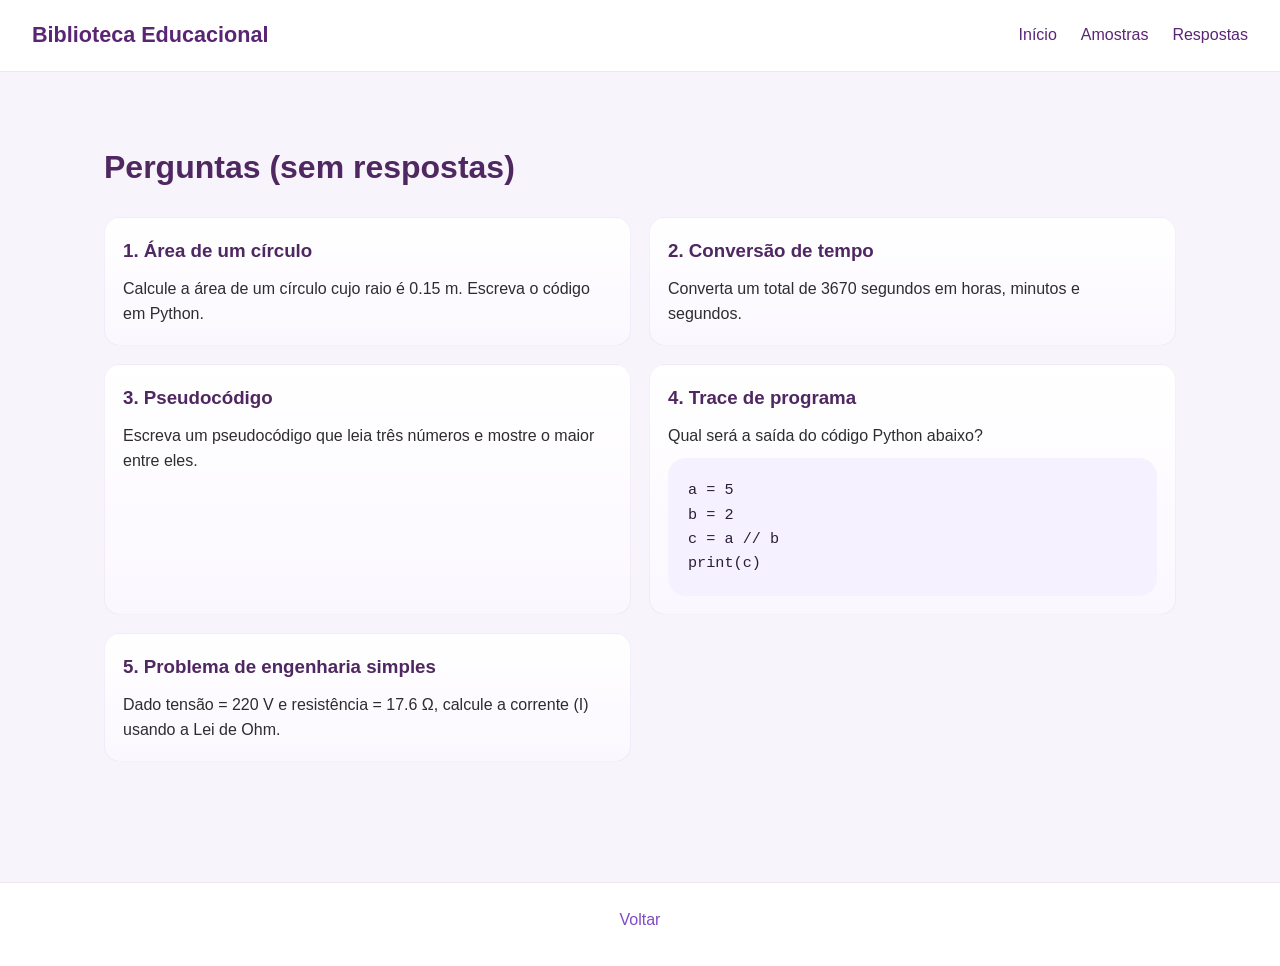
==== questoes.html @ 264e47a9 "Separar perguntas, respostas e atividades em páginas distintas; adicionar resumo" ====
<!DOCTYPE html>
<html lang="pt-BR">
<head>
  <meta charset="utf-8">
  <meta name="viewport" content="width=device-width,initial-scale=1">
  <title>Perguntas — Biblioteca Educacional</title>
  <link rel="stylesheet" href="style.css">
</head>
<body>
  <header>
    <div class="logo">Biblioteca Educacional</div>
    <nav><ul><li><a href="index.html">Início</a></li><li><a href="atividades.html">Amostras</a></li><li><a href="respostas.html">Respostas</a></li></ul></nav>
  </header>
  <main>
    <section class="section-light">
      <h2>Perguntas (sem respostas)</h2>
      <div class="question-grid">
        <article class="question-card">
          <h3>1. Área de um círculo</h3>
          <p>Calcule a área de um círculo cujo raio é 0.15 m. Escreva o código em Python.</p>
        </article>

        <article class="question-card">
          <h3>2. Conversão de tempo</h3>
          <p>Converta um total de 3670 segundos em horas, minutos e segundos.</p>
        </article>

        <article class="question-card">
          <h3>3. Pseudocódigo</h3>
          <p>Escreva um pseudocódigo que leia três números e mostre o maior entre eles.</p>
        </article>

        <article class="question-card">
          <h3>4. Trace de programa</h3>
          <p>Qual será a saída do código Python abaixo?
            <pre><code>a = 5
b = 2
c = a // b
print(c)</code></pre></p>
        </article>

        <article class="question-card">
          <h3>5. Problema de engenharia simples</h3>
          <p>Dado tensão = 220 V e resistência = 17.6 Ω, calcule a corrente (I) usando a Lei de Ohm.</p>
        </article>
      </div>
    </section>
  </main>
  <footer>
    <p><a href="index.html">Voltar</a></p>
  </footer>
</body>
</html>
---- style.css ----
/* Reset */
* {
  margin: 0;
  padding: 0;
  box-sizing: border-box;
}

html {
  scroll-behavior: smooth;
}

body {
  font-family: 'Inter', Arial, sans-serif;
  background: #f7f4fb;
  color: #2d2d2d;
  line-height: 1.6;
}

header {
  position: sticky;
  top: 0;
  z-index: 10;
  display: flex;
  justify-content: space-between;
  align-items: center;
  padding: 18px 32px;
  background: rgba(255, 255, 255, 0.96);
  border-bottom: 1px solid #ece7f1;
}

.logo {
  font-weight: 700;
  font-size: 1.35rem;
  color: #5a2575;
}

nav ul {
  display: flex;
  gap: 24px;
  list-style: none;
}

nav a {
  text-decoration: none;
  color: #5a2575;
  font-weight: 500;
}

nav a:hover {
  color: #8f4bb9;
}

main {
  max-width: 1120px;
  margin: auto;
  padding: 30px 24px 60px;
}

.hero {
  background: linear-gradient(135deg, #f7f0ff 0%, #fff8f0 100%);
  border-radius: 24px;
  padding: 60px 40px;
  margin-bottom: 32px;
  box-shadow: 0 24px 60px rgba(124, 72, 156, 0.08);
}

.hero-grid {
  display: grid;
  grid-template-columns: 1fr 420px;
  gap: 36px;
  align-items: center;
}

.hero-content {
  max-width: 620px;
}

.hero-image-wrapper {
  display: flex;
  justify-content: center;
  align-items: center;
}

.hero-image {
  width: 100%;
  max-width: 420px;
  border-radius: 32px;
  box-shadow: 0 28px 80px rgba(125, 55, 182, 0.18);
}

.icon {
  display: inline-flex;
  align-items: center;
  justify-content: center;
  min-width: 38px;
  min-height: 38px;
  margin-right: 12px;
  border-radius: 12px;
  background: rgba(127, 74, 198, 0.12);
  color: #6d2e93;
}

.feature-card h3,
.resource-card h3 {
  display: flex;
  align-items: center;
}

.badge {
  display: inline-block;
  margin-bottom: 18px;
  padding: 8px 14px;
  border-radius: 999px;
  background: #f1e4ff;
  color: #6e2f86;
  font-size: 0.9rem;
  font-weight: 700;
}

.hero h1 {
  margin-bottom: 22px;
  font-size: clamp(2rem, 4vw, 3.4rem);
  line-height: 1.05;
  color: #4f2761;
}

.hero p {
  max-width: 700px;
  margin-bottom: 28px;
  font-size: 1rem;
  color: #4f4f5c;
}

.btn {
  display: inline-block;
  padding: 14px 28px;
  background: #7f4ac6;
  color: #fff;
  border-radius: 999px;
  text-decoration: none;
  font-weight: 600;
  transition: transform 0.25s ease, background 0.25s ease;
}

.btn:hover {
  background: #953fe0;
  transform: translateY(-2px);
}

.section-light {
  padding: 40px 0 20px;
}

section {
  margin-bottom: 40px;
}

section h2 {
  margin-bottom: 24px;
  font-size: 2rem;
  color: #4f2761;
}

.card-grid,
.resource-grid {
  display: grid;
  gap: 18px;
  grid-template-columns: repeat(3, minmax(0, 1fr));
}

.resource-grid {
  align-items: stretch;
}

.card {
  background: #ffffff;
  border-radius: 20px;
  padding: 24px;
  border: 1px solid rgba(146, 114, 183, 0.14);
  box-shadow: 0 16px 30px rgba(120, 87, 168, 0.08);
}

.feature-card h3,
.resource-card h3 {
  margin-bottom: 14px;
  color: #5a2575;
}

.feature-card p,
.resource-card p {
  color: #5d5165;
}

.resource-card ul {
  list-style: none;
  padding-left: 0;
}

.resource-card li {
  margin-bottom: 13px;
}

pre {
  background: #f6f1ff;
  border-radius: 18px;
  padding: 20px;
  overflow-x: auto;
  color: #2a1e37;
}

code {
  font-family: 'Source Code Pro', monospace;
  font-size: 0.95rem;
}

.resource-card a {
  color: #7f4ac6;
  text-decoration: none;
  font-weight: 600;
}

.resource-card a {
  color: #7f4ac6;
  text-decoration: none;
  font-weight: 600;
}

.resource-card a:hover {
  color: #9622c9;
  text-decoration: underline;
}

/* Questões */
.question-grid {
  display: grid;
  gap: 18px;
  grid-template-columns: repeat(2, minmax(0, 1fr));
}

.question-card {
  background: linear-gradient(180deg, #ffffff, #fbf7ff);
  border-radius: 16px;
  padding: 18px;
  border: 1px solid rgba(146, 114, 183, 0.09);
}

.question-card h3 {
  margin-bottom: 10px;
  color: #4f2761;
}

.question-card details summary {
  cursor: pointer;
  font-weight: 600;
  color: #6e2f86;
  margin-top: 10px;
}

.question-card pre {
  margin-top: 10px;
}

@media (max-width: 900px) {
  .question-grid { grid-template-columns: 1fr; }
  .hero-grid { grid-template-columns: 1fr; }
}

.link-cards {
  display: flex;
  gap: 12px;
  flex-wrap: wrap;
}

.link-card {
  display: inline-block;
  padding: 12px 18px;
  background: #fff;
  border-radius: 12px;
  border: 1px solid rgba(125,80,180,0.12);
  color: #5a2575;
  text-decoration: none;
  font-weight: 700;
}

.link-card:hover { background: #f6f1ff; }

footer {
  background: #fff;
  border-top: 1px solid #ece7f1;
  padding: 24px 0;
  text-align: center;
}

.footer-content {
  max-width: 760px;
  margin: auto;
}

footer p {
  margin-bottom: 10px;
  color: #605c70;
}

footer a {
  color: #7f4ac6;
  text-decoration: none;
}

footer a:hover {
  text-decoration: underline;
}

@media (max-width: 980px) {
  .card-grid {
    grid-template-columns: 1fr;
  }
}

@media (max-width: 680px) {
  header {
    flex-direction: column;
    gap: 16px;
    padding: 18px 20px;
  }

  nav ul {
    flex-wrap: wrap;
    justify-content: center;
    gap: 16px;
  }

  .hero {
    padding: 40px 24px;
  }

  main {
    padding: 24px 18px 48px;
  }
}
EOF
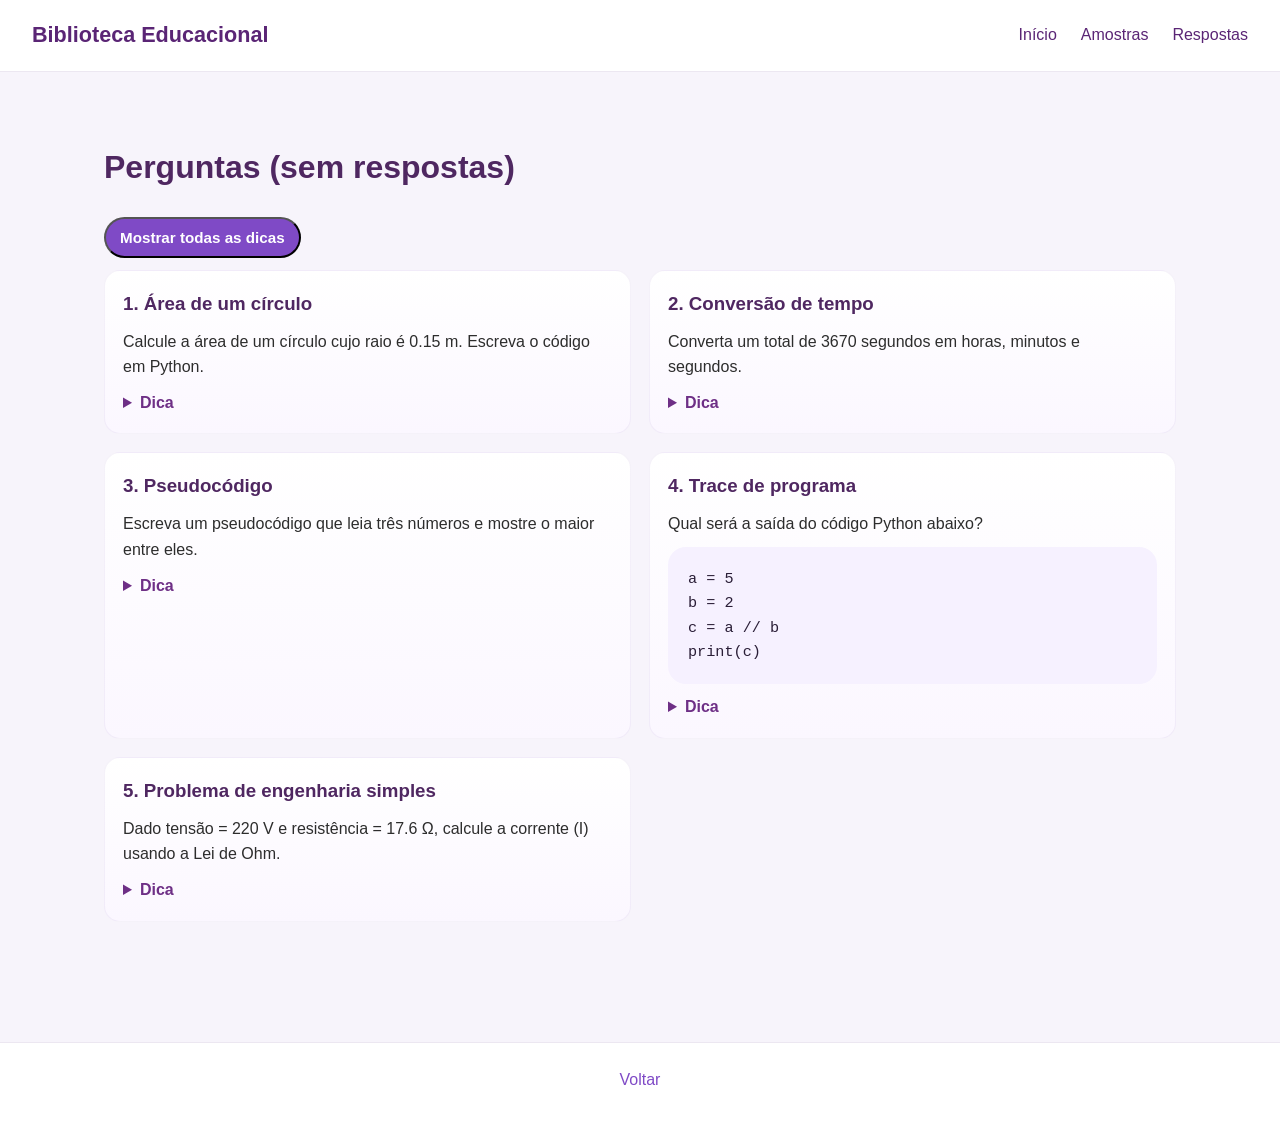
==== commit 822dbbe5: "Adicionar dicas (hints) e botão mostrar/ocultar em questoes.html" ====
--- a/questoes.html
+++ b/questoes.html
@@ -14,20 +14,35 @@
   <main>
     <section class="section-light">
       <h2>Perguntas (sem respostas)</h2>
+      <div class="actions" style="margin-bottom:12px;">
+        <button id="toggle-hints" class="btn">Mostrar todas as dicas</button>
+      </div>
       <div class="question-grid">
         <article class="question-card">
           <h3>1. Área de um círculo</h3>
           <p>Calcule a área de um círculo cujo raio é 0.15 m. Escreva o código em Python.</p>
+          <details class="hint">
+            <summary>Dica</summary>
+            <p>Use a fórmula A = π r² e a biblioteca <code>math</code> para obter π.</p>
+          </details>
         </article>
 
         <article class="question-card">
           <h3>2. Conversão de tempo</h3>
           <p>Converta um total de 3670 segundos em horas, minutos e segundos.</p>
+          <details class="hint">
+            <summary>Dica</summary>
+            <p>Use divisões inteiras e o operador módulo (%).</p>
+          </details>
         </article>
 
         <article class="question-card">
           <h3>3. Pseudocódigo</h3>
           <p>Escreva um pseudocódigo que leia três números e mostre o maior entre eles.</p>
+          <details class="hint">
+            <summary>Dica</summary>
+            <p>Comece assumindo que o primeiro número é o maior e compare com os demais.</p>
+          </details>
         </article>
 
         <article class="question-card">
@@ -37,15 +52,35 @@
 b = 2
 c = a // b
 print(c)</code></pre></p>
+          <details class="hint">
+            <summary>Dica</summary>
+            <p>Operator <code>//</code> realiza divisão inteira.</p>
+          </details>
         </article>
 
         <article class="question-card">
           <h3>5. Problema de engenharia simples</h3>
           <p>Dado tensão = 220 V e resistência = 17.6 Ω, calcule a corrente (I) usando a Lei de Ohm.</p>
+          <details class="hint">
+            <summary>Dica</summary>
+            <p>Use I = V / R.</p>
+          </details>
         </article>
       </div>
     </section>
   </main>
+  <script>
+    document.addEventListener('DOMContentLoaded', function () {
+      const btn = document.getElementById('toggle-hints');
+      const hints = Array.from(document.querySelectorAll('details.hint'));
+      if (!btn) return;
+      btn.addEventListener('click', function () {
+        const anyClosed = hints.some(h => !h.open);
+        hints.forEach(h => h.open = anyClosed);
+        btn.textContent = anyClosed ? 'Ocultar todas as dicas' : 'Mostrar todas as dicas';
+      });
+    });
+  </script>
   <footer>
     <p><a href="index.html">Voltar</a></p>
   </footer>
--- a/style.css
+++ b/style.css
@@ -284,6 +284,13 @@
 
 .link-card:hover { background: #f6f1ff; }
 
+/* Small tweak for respostas page */
+.actions { display: flex; gap: 12px; align-items: center; }
+.actions .btn { padding: 10px 14px; font-size: 0.95rem; }
+
+.hint summary { cursor: pointer; font-weight: 600; color: #6e2f86; }
+.hint p { margin-top: 8px; }
+
 footer {
   background: #fff;
   border-top: 1px solid #ece7f1;
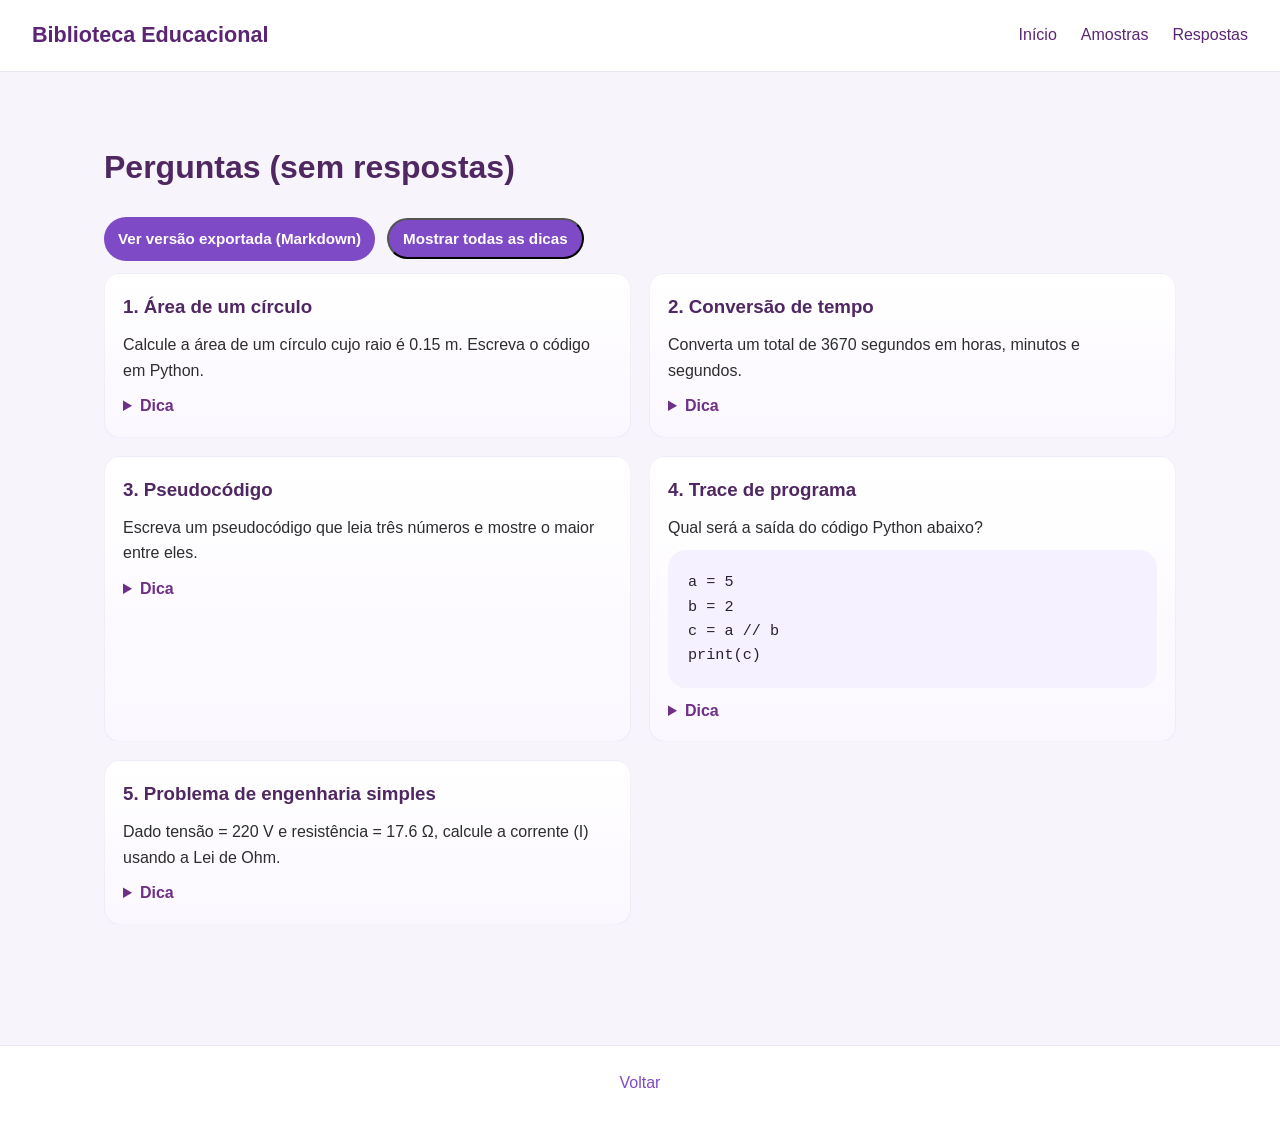
==== commit 0906f177: "Adicionar página questoes_dicas.html e link a partir de questoes.html" ====
--- a/questoes.html
+++ b/questoes.html
@@ -15,6 +15,7 @@
     <section class="section-light">
       <h2>Perguntas (sem respostas)</h2>
       <div class="actions" style="margin-bottom:12px;">
+        <a href="questoes_dicas.html" class="btn">Ver versão exportada (Markdown)</a>
         <button id="toggle-hints" class="btn">Mostrar todas as dicas</button>
       </div>
       <div class="question-grid">
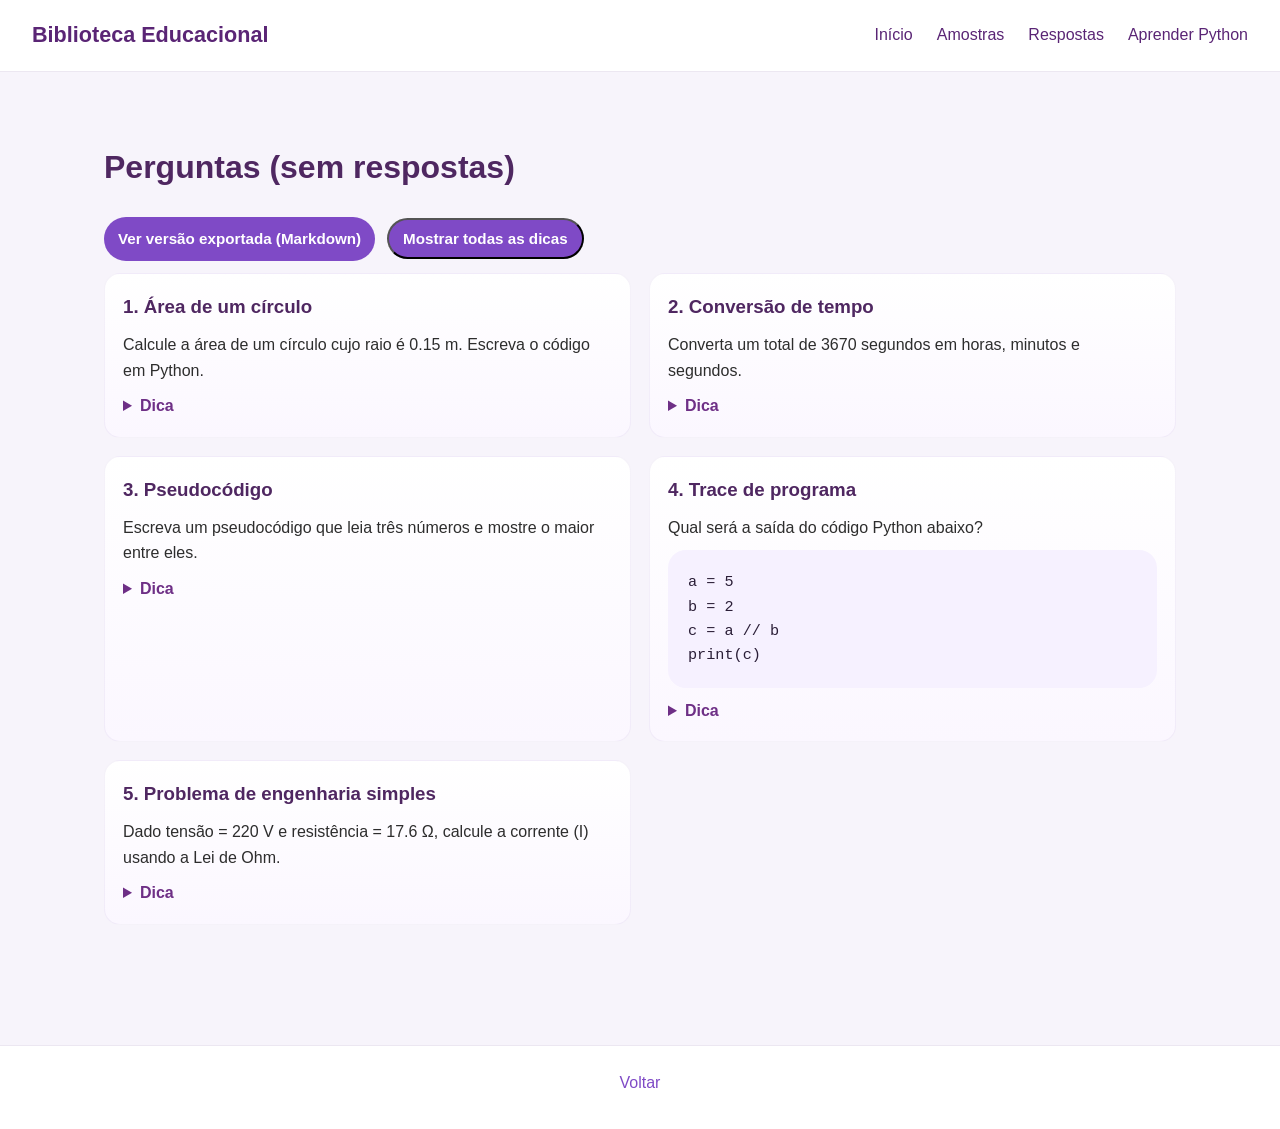
==== commit 25be1030: "Adicionar página Aprender Python e link no menu" ====
--- a/questoes.html
+++ b/questoes.html
@@ -9,7 +9,14 @@
 <body>
   <header>
     <div class="logo">Biblioteca Educacional</div>
-    <nav><ul><li><a href="index.html">Início</a></li><li><a href="atividades.html">Amostras</a></li><li><a href="respostas.html">Respostas</a></li></ul></nav>
+    <nav>
+      <ul>
+        <li><a href="index.html">Início</a></li>
+        <li><a href="atividades.html">Amostras</a></li>
+        <li><a href="respostas.html">Respostas</a></li>
+        <li><a href="aprender_python.html">Aprender Python</a></li>
+      </ul>
+    </nav>
   </header>
   <main>
     <section class="section-light">
